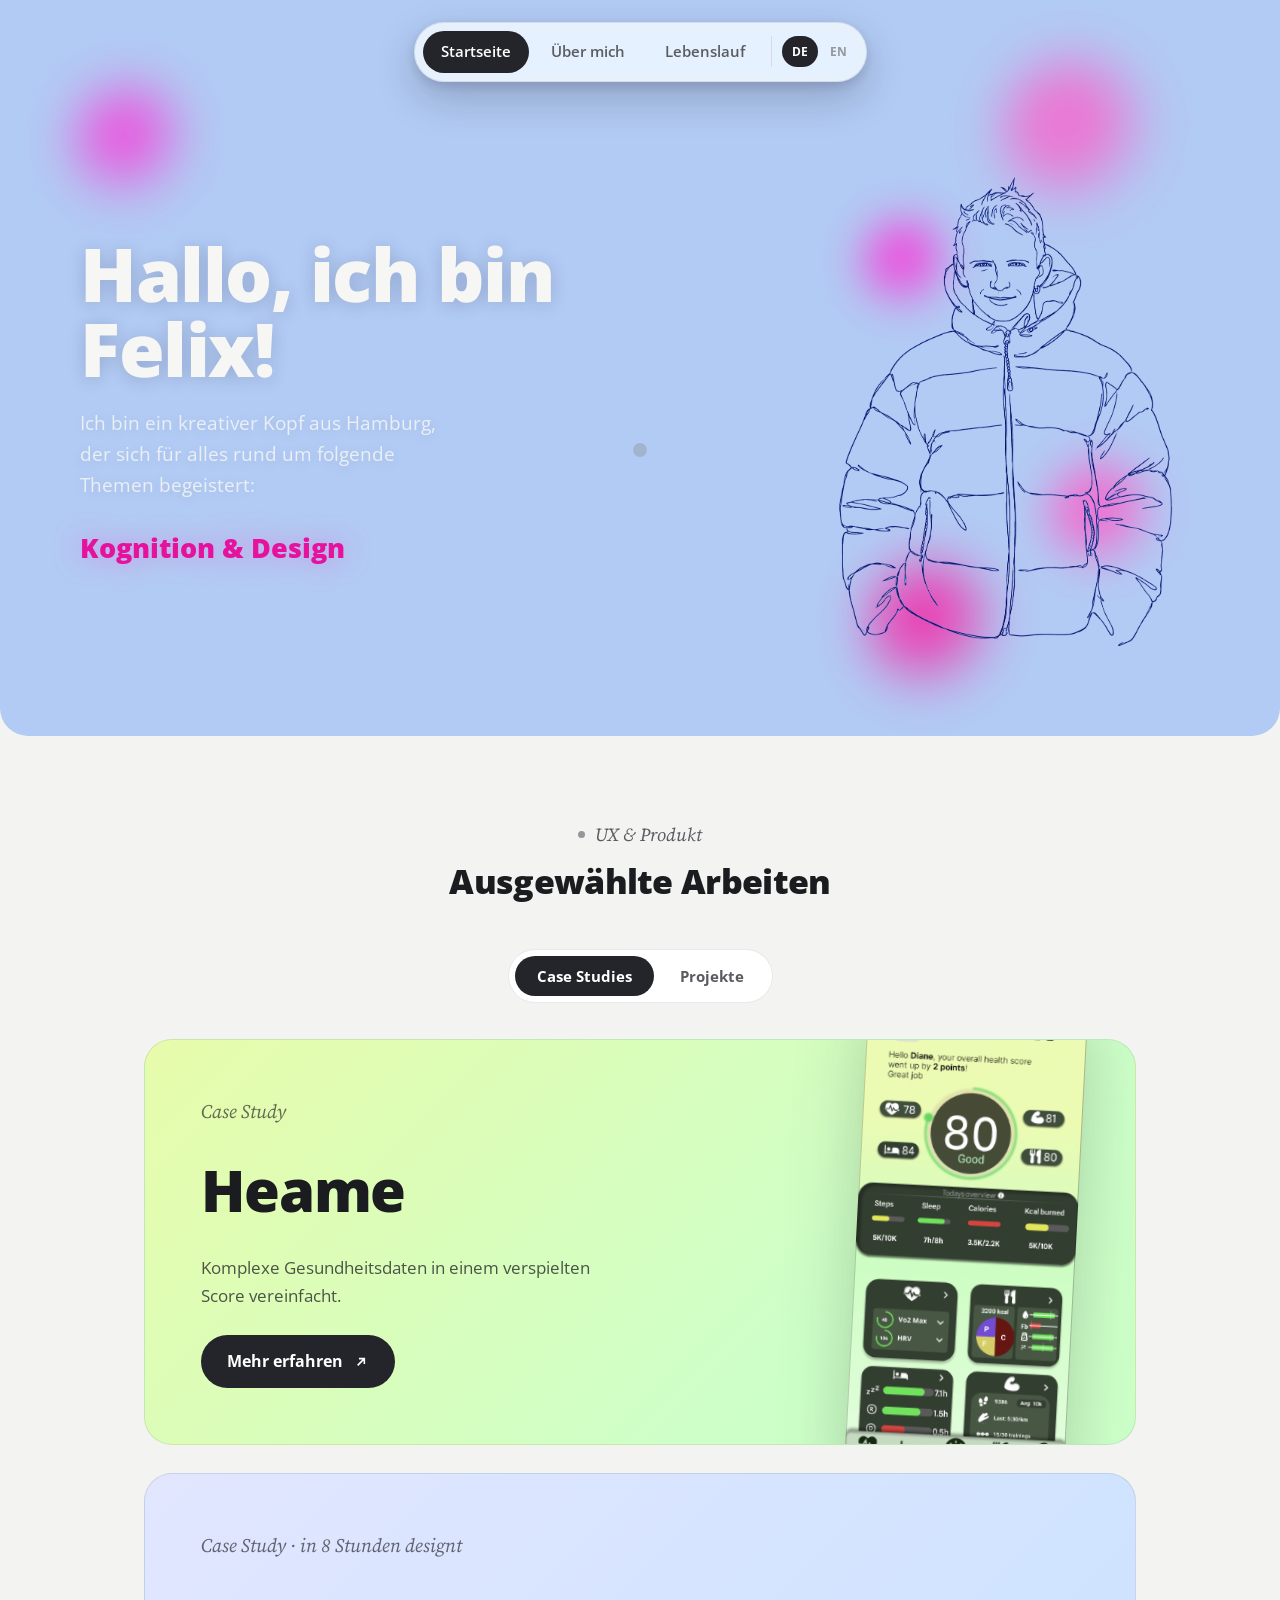
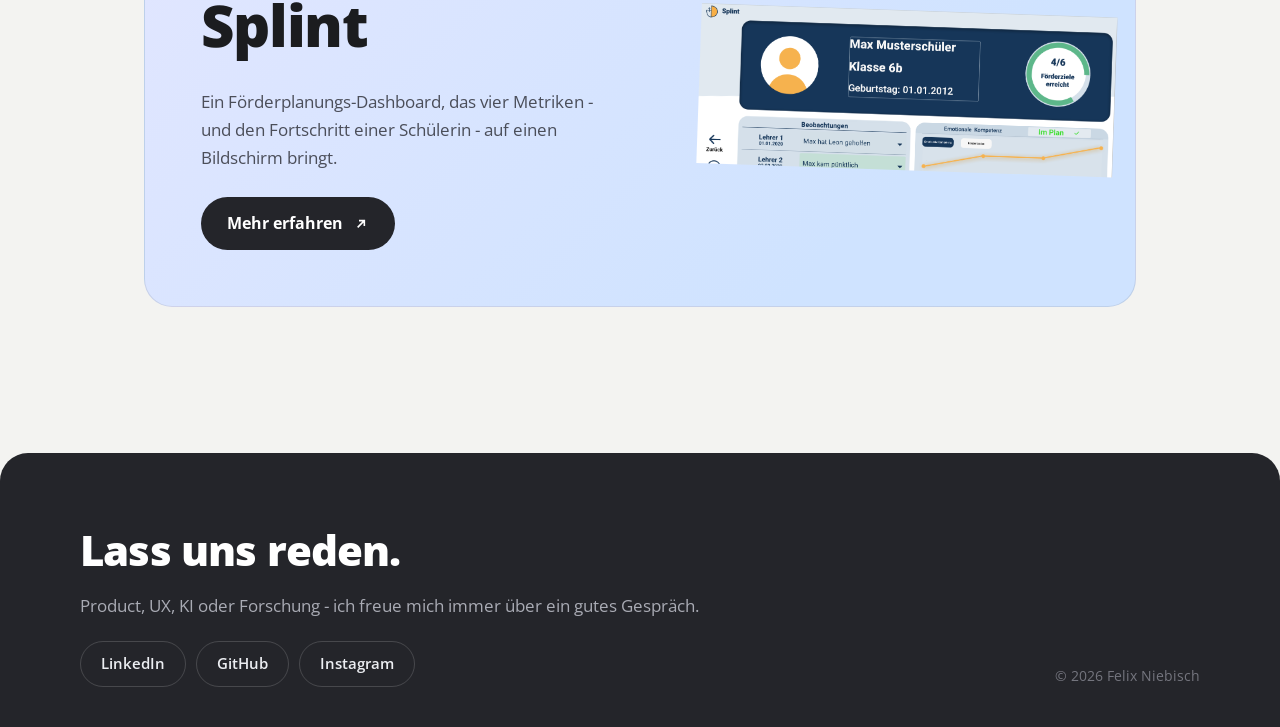
==== index.html @ f67e7e6c "initial commit" ====
<!doctype html>
<html lang="de">
<head>
<meta charset="utf-8">
<meta name="viewport" content="width=device-width, initial-scale=1">
<title>Felix Niebisch - Kognition &amp; Design</title>
<meta name="description" content="Felix Niebisch - UX- &amp; Produktdesigner aus Hamburg an der Schnittstelle zwischen Menschen und den Systemen, die sie nutzen.">
<link rel="stylesheet" href="css/style.css?v=2">
</head>
<body>

<nav class="site-nav">
  <div class="site-nav__inner">
    <a href="index.html" data-i18n="nav.home">Startseite</a>
    <a href="about.html" data-i18n="nav.about">Über mich</a>
    <a href="resume.html" data-i18n="nav.resume">Lebenslauf</a>
    <div class="lang-toggle">
      <button type="button" data-lang="de" class="is-active">DE</button>
      <button type="button" data-lang="en">EN</button>
    </div>
  </div>
</nav>

<header class="hero">
  <div class="hero__lava" aria-hidden="true">
    <span class="blob blob--a"></span>
    <span class="blob blob--b"></span>
    <span class="blob blob--d"></span>
  </div>
  <div class="hero__grid">
    <div>
      <h1 data-i18n="hero.h1">Hallo, ich bin Felix!</h1>
      <p data-i18n="hero.p">Ich bin ein kreativer Kopf aus Hamburg, der sich für alles rund um folgende Themen begeistert:</p>
      <div class="tag" data-i18n="hero.tag">Kognition &amp; Design</div>
    </div>
    <div class="hero__photo">
      <div class="hero__photo-balls" aria-hidden="true">
        <span class="ball ball--1"></span>
        <span class="ball ball--2"></span>
      </div>
      <img src="assets/img/felix-portrait.png" alt="Line-art illustration portrait of Felix Niebisch in a puffer jacket">
    </div>
  </div>
</header>

<section class="block">
  <div class="container section-head" data-reveal>
    <span class="eyebrow" data-i18n="work.eyebrow">UX &amp; Produkt</span>
    <h2 data-i18n="work.heading">Ausgewählte Arbeiten</h2>
  </div>

  <div class="container">
    <div class="work-toggle" role="tablist" aria-label="Ausgewählte Arbeiten filtern" data-reveal>
      <button type="button" class="is-active" data-target="case-study" role="tab" aria-selected="true" data-i18n="work.toggle.caseStudies">Case Studies</button>
      <button type="button" data-target="project" role="tab" aria-selected="false" data-i18n="work.toggle.projects">Projekte</button>
    </div>
  </div>

  <div class="container">
    <div class="work-group" data-group="case-study">
      <a class="project-card project-card--heame" href="case-studies/heame.html" data-reveal>
        <div class="project-card__content">
          <div class="project-card__eyebrow" data-i18n="card.heame.eyebrow">Case Study</div>
          <h3>Heame</h3>
          <p class="desc" data-i18n="card.heame.desc">Komplexe Gesundheitsdaten in einem verspielten Score vereinfacht.</p>
          <span class="btn"><span data-i18n="card.learnMore">Mehr erfahren</span>
            <svg viewBox="0 0 24 24" fill="none" stroke="currentColor" stroke-width="2.4"><path d="M7 17 17 7M9 7h8v8"/></svg>
          </span>
        </div>
        <img class="project-card__visual" src="assets/img/heame-screen-2.png" alt="Heame daily overview screen">
      </a>

      <a class="project-card project-card--splint" href="case-studies/inklusion-digital.html" data-reveal>
        <div class="project-card__content">
          <div class="project-card__eyebrow" data-i18n="card.splint.eyebrow">Case Study · in 8 Stunden designt</div>
          <h3>Splint</h3>
          <p class="desc" data-i18n="card.splint.desc">Ein Förderplanungs-Dashboard, das vier Metriken - und den Fortschritt einer Schülerin - auf einen Bildschirm bringt.</p>
          <span class="btn"><span data-i18n="card.learnMore">Mehr erfahren</span>
            <svg viewBox="0 0 24 24" fill="none" stroke="currentColor" stroke-width="2.4"><path d="M7 17 17 7M9 7h8v8"/></svg>
          </span>
        </div>
        <img class="project-card__visual" src="assets/img/splint-card.png" alt="Splint dashboard interface preview">
      </a>
    </div>

    <div class="work-group" data-group="project" hidden>
      <a class="project-card project-card--uxr" href="projects/uxr-community.html" data-reveal>
        <div class="project-card__content">
          <div class="project-card__eyebrow" data-i18n="card.uxr.eyebrow">Projekt · angewandte Forschung</div>
          <h3>UXR Cluster Space</h3>
          <p class="desc" data-i18n="card.uxr.desc">1.300 echte UX-Researcher, 18 Dimensionen, fünf Typen - und wo ich quantitativ hineinpasse.</p>
          <span class="btn"><span data-i18n="card.learnMore">Mehr erfahren</span>
            <svg viewBox="0 0 24 24" fill="none" stroke="currentColor" stroke-width="2.4"><path d="M7 17 17 7M9 7h8v8"/></svg>
          </span>
        </div>
        <img class="project-card__visual" src="assets/img/uxr-card.png" alt="UXR Cluster Space radar chart preview">
      </a>

      <a class="project-card project-card--thesis" href="projects/master-thesis.html" data-reveal>
        <div class="project-card__content">
          <div class="project-card__eyebrow" data-i18n="card.thesis.eyebrow">Projekt · Masterarbeit</div>
          <h3 data-i18n="card.thesis.title">Intrinsische Motivation erkennen durch LLM-Verarbeitung</h3>
          <p class="desc" data-i18n="card.thesis.desc">Kann GPT-4 Motivation zwischen den Zeilen lesen? Eine bewertete Pipeline stellt sich dem Test gegen eine validierte psychometrische Baseline.</p>
          <span class="btn"><span data-i18n="card.learnMore">Mehr erfahren</span>
            <svg viewBox="0 0 24 24" fill="none" stroke="currentColor" stroke-width="2.4"><path d="M7 17 17 7M9 7h8v8"/></svg>
          </span>
        </div>
        <svg class="project-card__visual project-card__visual--icon" viewBox="0 0 300 300" fill="none" stroke="#12233f" stroke-width="3" stroke-linecap="round" stroke-linejoin="round">
          <path d="M30 60c0-11 9-20 20-20h110c11 0 20 9 20 20v70c0 11-9 20-20 20H90l-35 32 3-32H50c-11 0-20-9-20-20z"/>
          <path d="M55 60h100M55 82h130M55 104h80"/>
          <path d="M185 150c15 12 30 12 45 0" stroke-dasharray="4 7"/>
          <circle cx="235" cy="150" r="55"/>
          <path d="M235 150 235 105M235 150 269 174M235 150 201 174M235 150 190 140M235 150 280 140" stroke-dasharray="0"/>
          <circle cx="235" cy="105" r="4" fill="#12233f"/>
          <circle cx="269" cy="174" r="4" fill="#12233f"/>
          <circle cx="201" cy="174" r="4" fill="#12233f"/>
        </svg>
      </a>
    </div>
  </div>
</section>

<footer class="site-footer">
  <div class="footer__grid">
    <div data-reveal>
      <h2 data-i18n="footer.heading">Lass uns reden.</h2>
      <p data-i18n="footer.sub">Product, UX, KI oder Forschung - ich freue mich immer über ein gutes Gespräch.</p>
      <div class="social-list">
        <a href="https://www.linkedin.com/in/felix-niebisch-linked/" target="_blank" rel="noopener">LinkedIn</a>
        <a href="https://github.com/Felixniebisch" target="_blank" rel="noopener">GitHub</a>
        <a href="https://www.instagram.com/niesnitch/" target="_blank" rel="noopener">Instagram</a>
      </div>
    </div>
    <div class="footer__meta">© 2026 Felix Niebisch</div>
  </div>
</footer>

<script>
window.I18N_EN = {
  'work.eyebrow': 'UX &amp; product',
  'work.heading': 'Selected work',
  'work.toggle.caseStudies': 'Case studies',
  'work.toggle.projects': 'Projects',
  'card.heame.eyebrow': 'Case study',
  'card.heame.desc': 'Simplifying complex health data into one playful score.',
  'card.splint.eyebrow': 'Case study · designed in 8 hours',
  'card.splint.desc': "A Förderplanung dashboard that puts four metrics - and a student's progress - on one screen.",
  'card.uxr.eyebrow': 'Project · applied research',
  'card.uxr.desc': '1,300 real UX researchers, 18 dimensions, five types - and where I quantitatively fit among them.',
  'card.thesis.eyebrow': 'Project · master thesis',
  'card.thesis.title': 'Recognizing Intrinsic Motivation Through LLM Processing',
  'card.thesis.desc': 'Can GPT-4 read motivation between the lines? A scored pipeline that puts it to the test against a validated psychometric baseline.',
  'card.learnMore': 'Learn more',
  'hero.h1': "Hi, I'm Felix!",
  'hero.p': "I'm a Hamburg based creative mind, that loves all things related to:",
  'hero.tag': 'Cognition &amp; Design',
};
</script>
<script src="js/main.js?v=2"></script>
<script src="js/i18n.js?v=2"></script>
<script data-goatcounter="https://felixniebisch.goatcounter.com/count" async src="//gc.zgo.at/count.js"></script>
</body>
</html>
---- css/style.css ----
/* ==========================================================================
   Felix Niebisch — portfolio
   Design tokens
   ========================================================================== */

@import url('https://fonts.googleapis.com/css2?family=Open+Sans:ital,wght@0,400;0,600;0,700;0,800;1,400&family=Source+Serif+4:ital,wght@0,500;1,400;1,500&display=swap');

:root {
  --bg: #f3f3f1;
  --bg-raised: #ffffff;
  --ink: #1b1c1f;
  --ink-soft: #5b5c62;
  --ink-faint: #96979d;
  --dark: #24252a;
  --dark-hover: #35363d;
  --line: rgba(20, 20, 22, 0.09);

  --hero-1: #d7e6fb;
  --hero-2: #aec9f4;
  --hero-3: #f3f3f1;

  --heame-1: #e7fcab;
  --heame-2: #cdffc9;
  --heame-dark: #303e2f;
  --heame-muted: #c1dabe;

  --splint-1: #e2e6ff;
  --splint-2: #cfe3ff;
  --splint-dark: #23263b;
  --splint-green: #3f9d63;
  --splint-green-bg: #e4f5ea;
  --splint-red: #d9634a;
  --splint-red-bg: #fbe8e4;

  --uxr-1: #fdf0d5;
  --uxr-2: #f6dfa9;
  --uxr-dark: #1f3a5f;

  --thesis-1: #aee8fc;
  --thesis-2: #5b9df0;
  --thesis-dark: #12233f;

  --radius-lg: 28px;
  --radius-md: 18px;
  --radius-sm: 10px;

  --serif: 'Source Serif 4', Georgia, serif;
  --sans: 'Open Sans', -apple-system, BlinkMacSystemFont, 'Segoe UI', sans-serif;

  --container: 1120px;
  --pad: clamp(24px, 5vw, 64px);
}

* { box-sizing: border-box; }
html { scroll-behavior: smooth; }

body {
  margin: 0;
  background: var(--bg);
  color: var(--ink);
  font-family: var(--sans);
  font-size: 17px;
  line-height: 1.6;
  -webkit-font-smoothing: antialiased;
}

img { max-width: 100%; display: block; }
a { color: inherit; text-decoration: none; }

h1, h2, h3, h4 { margin: 0; font-family: var(--sans); font-weight: 800; letter-spacing: -0.02em; color: var(--ink); }

.container {
  max-width: var(--container);
  margin: 0 auto;
  padding: 0 var(--pad);
}

.eyebrow {
  font-family: var(--serif);
  font-style: italic;
  font-size: 1.15rem;
  color: var(--ink-soft);
  display: inline-flex;
  align-items: center;
  gap: 10px;
  margin: 0 0 6px;
}
.eyebrow::before {
  content: '';
  width: 7px;
  height: 7px;
  border-radius: 50%;
  background: var(--ink-faint);
  display: inline-block;
}

/* ---------- nav ---------- */
.site-nav {
  position: fixed;
  top: 0;
  left: 0;
  right: 0;
  z-index: 100;
  display: flex;
  justify-content: center;
  padding: 22px var(--pad) 0;
  pointer-events: none;
}
.site-nav__inner {
  pointer-events: auto;
  display: flex;
  align-items: center;
  gap: 4px;
  background: rgba(255, 255, 255, 0.72);
  backdrop-filter: blur(14px) saturate(160%);
  -webkit-backdrop-filter: blur(14px) saturate(160%);
  border: 1px solid var(--line);
  border-radius: 999px;
  padding: 8px;
  box-shadow: 0 16px 40px rgba(20, 20, 30, 0.22), 0 4px 12px rgba(20, 20, 30, 0.12);
}
.site-nav a {
  font-weight: 600;
  font-size: 0.92rem;
  padding: 9px 18px;
  border-radius: 999px;
  color: var(--ink-soft);
  transition: color .25s ease, background .25s ease;
}
.site-nav a:hover { color: var(--ink); background: rgba(0,0,0,0.05); }
.site-nav a.is-active { color: #fff; background: var(--dark); }

.lang-toggle {
  display: flex;
  align-items: center;
  gap: 2px;
  margin-left: 4px;
  padding-left: 10px;
  border-left: 1px solid var(--line);
}
.lang-toggle button {
  border: none;
  background: none;
  cursor: pointer;
  font-family: inherit;
  font-weight: 700;
  font-size: .76rem;
  letter-spacing: .02em;
  color: var(--ink-faint);
  padding: 7px 10px;
  border-radius: 999px;
  transition: color .25s ease, background .25s ease;
}
.lang-toggle button:hover { color: var(--ink); }
.lang-toggle button.is-active { background: var(--dark); color: #fff; }

@media (max-width: 760px) {
  .lang-toggle { padding-left: 6px; margin-left: 2px; }
  .lang-toggle button { padding: 6px 8px; font-size: .7rem; }
}

/* ---------- buttons ---------- */
.btn {
  display: inline-flex;
  align-items: center;
  gap: 10px;
  background: var(--dark);
  color: #fff;
  font-weight: 700;
  font-size: 0.98rem;
  padding: 14px 26px;
  border-radius: 999px;
  border: none;
  cursor: pointer;
  transition: transform .35s cubic-bezier(.2,.8,.2,1), background .25s ease, box-shadow .35s ease;
  will-change: transform;
}
.btn:hover { background: var(--dark-hover); box-shadow: 0 12px 26px rgba(20,20,25,.22); }
.btn--ghost {
  background: transparent;
  color: var(--ink);
  border: 1.5px solid var(--line);
}
.btn--ghost:hover { background: rgba(0,0,0,.04); box-shadow: none; }
.btn svg { width: 16px; height: 16px; transition: transform .3s ease; }
.btn:hover svg { transform: translate(3px,-3px); }

/* ---------- hero ---------- */
.hero {
  position: relative;
  overflow: hidden;
  background: #b2cbf4;
  border-radius: 0 0 var(--radius-lg) var(--radius-lg);
  padding: 140px var(--pad) 70px;
  margin-bottom: 4px;
}

.hero__lava {
  position: absolute;
  inset: 0;
  z-index: 0;
  overflow: hidden;
}
.blob {
  position: absolute;
  border-radius: 50%;
  opacity: 0.75;
  filter: blur(26px);
  will-change: transform;
  background: radial-gradient(circle at 38% 38%, #ff2bd6, #ff2bd6 35%, transparent 72%);
}
.blob--a { width: 110px; height: 110px; left: 6%;  top: 12%;  animation: lavaA 15s ease-in-out infinite alternate; }
.blob--b { width: 150px; height: 150px; right: 10%; top: 8%;  background-image: radial-gradient(circle at 40% 40%, #ff59c8, #ff59c8 35%, transparent 72%); animation: lavaB 18s ease-in-out infinite alternate; }
.blob--d { width: 130px; height: 130px; right: 22%; bottom: 6%; background-image: radial-gradient(circle at 40% 40%, #ff0f9c, #ff0f9c 35%, transparent 72%); animation: lavaD 16s ease-in-out infinite alternate; }

@keyframes lavaA {
  0%   { transform: translate(0,0) scale(1); }
  50%  { transform: translate(60px,90px) scale(1.25); }
  100% { transform: translate(-40px,50px) scale(0.85); }
}
@keyframes lavaB {
  0%   { transform: translate(0,0) scale(1); }
  50%  { transform: translate(-70px,80px) scale(0.8); }
  100% { transform: translate(40px,-50px) scale(1.2); }
}
@keyframes lavaD {
  0%   { transform: translate(0,0) scale(1); }
  50%  { transform: translate(-50px,-80px) scale(1.2); }
  100% { transform: translate(60px,60px) scale(0.85); }
}
@media (prefers-reduced-motion: reduce) {
  .blob, .ball { animation: none; }
}

/* small balls drifting inside the portrait frame, behind the line art */
.hero__photo-balls {
  position: absolute;
  inset: 0;
  z-index: 0;
  overflow: hidden;
}
.ball {
  position: absolute;
  border-radius: 50%;
  opacity: 0.8;
  filter: blur(22px);
}
.ball--1 {
  width: 90px; height: 90px; left: 20%; top: 15%;
  background: radial-gradient(circle at 40% 40%, #ff2bd6, #ff2bd6 35%, transparent 72%);
  animation: ballA 14s ease-in-out infinite alternate;
}
.ball--2 {
  width: 110px; height: 110px; right: 10%; bottom: 18%;
  background: radial-gradient(circle at 40% 40%, #ff59c8, #ff59c8 35%, transparent 72%);
  animation: ballB 17s ease-in-out infinite alternate;
}
@keyframes ballA {
  0%   { transform: translate(0,0) scale(1); }
  50%  { transform: translate(50px,70px) scale(1.2); }
  100% { transform: translate(-30px,40px) scale(0.85); }
}
@keyframes ballB {
  0%   { transform: translate(0,0) scale(1); }
  50%  { transform: translate(-45px,-60px) scale(0.85); }
  100% { transform: translate(35px,-30px) scale(1.15); }
}

.hero__grid {
  position: relative;
  z-index: 2;
  max-width: var(--container);
  margin: 0 auto;
  display: grid;
  grid-template-columns: 1.3fr 0.85fr;
  gap: 56px;
  align-items: center;
}
.hero h1 {
  font-size: clamp(2.6rem, 6vw, 4.6rem);
  line-height: 1.02;
  color: #f6f6f4;
  text-shadow: 0 2px 18px rgba(30, 20, 60, 0.18);
}
.hero p {
  font-size: 1.2rem;
  color: rgba(246, 246, 244, 0.82);
  max-width: 34ch;
  margin: 22px 0 26px;
  text-shadow: 0 2px 14px rgba(30, 20, 60, 0.14);
}
.hero .tag {
  font-size: 1.7rem;
  font-weight: 800;
  color: #e6119c;
  text-shadow: 0 0 30px rgba(255, 30, 190, 0.4);
}
.hero__photo {
  position: relative;
  border-radius: var(--radius-lg);
  overflow: hidden;
  aspect-ratio: 4/5;
}
.hero__photo img { position: relative; z-index: 1; width: 100%; height: 100%; object-fit: cover; }

@media (max-width: 760px) {
  .hero { padding-top: 130px; }
  .hero__grid { grid-template-columns: 1fr; gap: 32px; }
  .hero__photo { max-width: 320px; margin: 0 auto; }
  .site-nav { padding: 16px 16px 0; }
  .site-nav__inner { gap: 2px; }
  .site-nav a { padding: 8px 12px; font-size: .85rem; }
  .footer__grid { align-items: flex-start; }
  section.block { padding: 56px 20px; }
}

/* ---------- sections ---------- */
section.block { padding: 78px var(--pad); }
.section-head { text-align: center; margin-bottom: 40px; }
.section-head h2 { font-size: clamp(1.6rem, 3vw, 2.1rem); }

/* ---------- project cards ---------- */
.project-card {
  display: block;
  position: relative;
  border-radius: var(--radius-lg);
  padding: clamp(32px, 5vw, 56px);
  overflow: hidden;
  margin-bottom: 28px;
  border: 1px solid var(--line);
  isolation: isolate;
}
.project-card--heame { background: linear-gradient(135deg, var(--heame-1), var(--heame-2) 70%); }
.project-card--splint { background: linear-gradient(135deg, var(--splint-1), var(--splint-2) 75%); }
.project-card--uxr { background: linear-gradient(135deg, var(--uxr-1), var(--uxr-2) 75%); }
.project-card--thesis { background: linear-gradient(135deg, var(--thesis-1), var(--thesis-2) 85%); }
.project-card__eyebrow { font-family: var(--serif); font-style: italic; font-size: 1.2rem; color: rgba(20,20,25,.62); margin-bottom: 18px; }
.project-card h3 { font-size: clamp(2.4rem, 6vw, 3.6rem); margin-bottom: 10px; }
.project-card--thesis h3 { font-size: clamp(1.7rem, 3.4vw, 2.3rem); line-height: 1.15; }
.project-card p.desc { max-width: 40ch; color: rgba(20,20,25,.72); font-size: 1.08rem; margin-bottom: 26px; }
.project-card--thesis p.desc { color: rgba(10,20,40,.72); }
.project-card__visual {
  position: absolute;
  right: -4%;
  top: 50%;
  transform: translateY(-50%) rotate(2deg);
  width: 46%;
  max-width: 460px;
  pointer-events: none;
}
.project-card--splint .project-card__visual { right: 2%; width: 42%; }
.project-card--heame .project-card__visual { width: 26%; max-width: 220px; right: 6%; transform: translateY(-50%) rotate(3deg); filter: drop-shadow(0 20px 34px rgba(20,40,20,.22)); }
.project-card__visual--icon { width: 30%; max-width: 240px; right: 4%; opacity: .85; transform: translateY(-50%) rotate(0deg); }
.project-card__content { position: relative; z-index: 2; max-width: 55%; }
.project-card--thesis .project-card__content { max-width: 62%; }

@media (max-width: 760px) {
  .project-card__visual { position: static; transform: none; width: 100%; margin-top: 28px; }
  .project-card__visual--icon { max-width: 200px; margin-left: auto; margin-right: auto; }
  .project-card__content { max-width: 100%; }
  .project-card--thesis .project-card__content { max-width: 100%; }
}

/* ---------- work toggle ---------- */
.work-toggle {
  display: flex;
  justify-content: center;
  gap: 4px;
  width: fit-content;
  margin: 0 auto 36px;
  background: var(--bg-raised);
  border: 1px solid var(--line);
  border-radius: 999px;
  padding: 6px;
}
.work-toggle button {
  border: none;
  background: none;
  cursor: pointer;
  font-family: inherit;
  font-weight: 700;
  font-size: .92rem;
  color: var(--ink-soft);
  padding: 10px 22px;
  border-radius: 999px;
  transition: background .25s ease, color .25s ease;
}
.work-toggle button:hover { color: var(--ink); }
.work-toggle button.is-active { background: var(--dark); color: #fff; }

.work-group { transition: opacity .3s ease; }
.work-group.is-switching { opacity: 0; }

/* ---------- footer ---------- */
footer.site-footer {
  background: var(--dark);
  color: #eceef2;
  border-radius: var(--radius-lg) var(--radius-lg) 0 0;
  padding: 64px var(--pad) 40px;
  margin-top: 40px;
}
.footer__grid { max-width: var(--container); margin: 0 auto; display: flex; justify-content: space-between; align-items: flex-end; flex-wrap: wrap; gap: 30px; }
footer.site-footer h2 { color: #fff; font-size: clamp(1.8rem, 4vw, 2.6rem); margin-bottom: 8px; }
footer.site-footer p { color: #a9abb4; margin: 0 0 22px; }
.social-list { display: flex; gap: 10px; flex-wrap: wrap; }
.social-list a {
  border: 1px solid rgba(255,255,255,.16);
  padding: 10px 20px;
  border-radius: 999px;
  font-weight: 600;
  font-size: 0.92rem;
  transition: background .25s ease, border-color .25s ease, transform .3s ease;
}
.social-list a:hover { background: rgba(255,255,255,.1); border-color: rgba(255,255,255,.3); transform: translateY(-2px); }
.footer__meta { color: #74757e; font-size: .85rem; }

/* ---------- reveal-on-scroll ---------- */
[data-reveal] { opacity: 0; transform: translateY(28px); transition: opacity .8s cubic-bezier(.2,.7,.2,1), transform .8s cubic-bezier(.2,.7,.2,1); }
[data-reveal].is-visible { opacity: 1; transform: translateY(0); }
[data-reveal-group] > * { transition-delay: calc(var(--i, 0) * 90ms); }

/* ---------- cursor dot ---------- */
.cursor-dot {
  position: fixed;
  top: 0; left: 0;
  width: 14px; height: 14px;
  border-radius: 50%;
  background: var(--dark);
  pointer-events: none;
  z-index: 9999;
  mix-blend-mode: exclusion;
  transform: translate(-50%,-50%);
  transition: width .25s ease, height .25s ease, background .25s ease;
}
.cursor-dot.is-hover { width: 44px; height: 44px; background: #fff; }
@media (hover: none), (pointer: coarse) { .cursor-dot { display: none; } }

/* ---------- generic content page ---------- */
.page-hero {
  padding: 150px var(--pad) 50px;
  max-width: 900px;
  margin: 0 auto;
}
.page-hero h1 { font-size: clamp(2.2rem, 5vw, 3.4rem); }
.prose { max-width: 720px; margin: 0 auto; padding: 0 var(--pad) 60px; }
.prose p { font-size: 1.1rem; color: var(--ink-soft); margin: 0 0 20px; }
.prose h2 { font-size: 1.6rem; margin: 46px 0 18px; }
.prose blockquote {
  font-family: var(--serif); font-style: italic; font-size: 1.5rem; line-height: 1.4;
  margin: 36px 0; padding-left: 24px; border-left: 3px solid var(--dark); color: var(--ink);
}

/* ---------- CV ---------- */
.cv-entry { border-top: 1px solid var(--line); padding: 30px 0; display: grid; grid-template-columns: 220px 1fr; gap: 24px; }
.cv-entry:first-of-type { border-top: none; }
.cv-entry__meta { font-family: var(--serif); font-style: italic; color: var(--ink-soft); }
.cv-entry h3 { font-family: var(--serif); font-weight: 500; font-size: 1.5rem; margin-bottom: 4px; }
.cv-entry .org { font-weight: 600; margin-bottom: 12px; color: var(--ink-soft); }
.cv-entry ul { margin: 0; padding-left: 20px; color: var(--ink-soft); }
.cv-entry li { margin-bottom: 6px; }
@media (max-width: 640px) { .cv-entry { grid-template-columns: 1fr; gap: 8px; } }

.cv-download {
  display: flex; justify-content: center; margin: 10px 0 50px;
}

/* ---------- case study shared components ---------- */
.cs-hero { border-radius: 0 0 var(--radius-lg) var(--radius-lg); padding: 150px var(--pad) 60px; }
.cs-hero__inner { max-width: var(--container); margin: 0 auto; }
.cs-hero h1 { font-size: clamp(2.6rem, 6.5vw, 4.4rem); }
.cs-hero .sub { font-size: 1.25rem; color: rgba(20,20,25,.72); max-width: 52ch; margin-top: 14px; }
.cs-hero .note { display:inline-block; margin-top:18px; font-family: var(--serif); font-style: italic; color: rgba(20,20,25,.55); }
.cs-visual { margin: -30px auto 0; max-width: 780px; padding: 0 var(--pad); }
.cs-visual img { border-radius: var(--radius-md); }

.ds-grid { display: grid; grid-template-columns: repeat(2, 1fr); gap: 20px; }
.ds-card { background: var(--bg-raised); border: 1px solid var(--line); border-radius: var(--radius-md); padding: 26px 28px; }
.ds-card h4 { font-size: 1rem; text-transform: uppercase; letter-spacing: .06em; color: var(--ink-faint); margin-bottom: 16px; }
.ds-swatches { display: flex; flex-wrap: wrap; gap: 10px; }
.ds-swatch { flex: 1 1 90px; min-height: 64px; border-radius: 10px; display: flex; align-items: center; justify-content: center; text-align:center; font-size: .8rem; font-weight: 600; padding: 6px; }
.ds-type { display: flex; justify-content: space-between; align-items: baseline; gap: 12px; padding: 8px 0; border-top: 1px solid var(--line); }
.ds-type:first-of-type { border-top: none; }
.ds-type span:last-child { font-size: .85rem; color: var(--ink-faint); white-space: nowrap; }
.ds-note { color: var(--ink-soft); font-size: .96rem; margin: 0; }
@media (max-width: 700px) { .ds-grid { grid-template-columns: 1fr; } }

/* ---------- misc ---------- */
.divider { height: 1px; background: var(--line); max-width: var(--container); margin: 0 auto; }
.back-link { display: inline-flex; align-items: center; gap: 8px; font-weight: 600; color: var(--ink-soft); margin-bottom: 26px; }
.back-link:hover { color: var(--ink); }
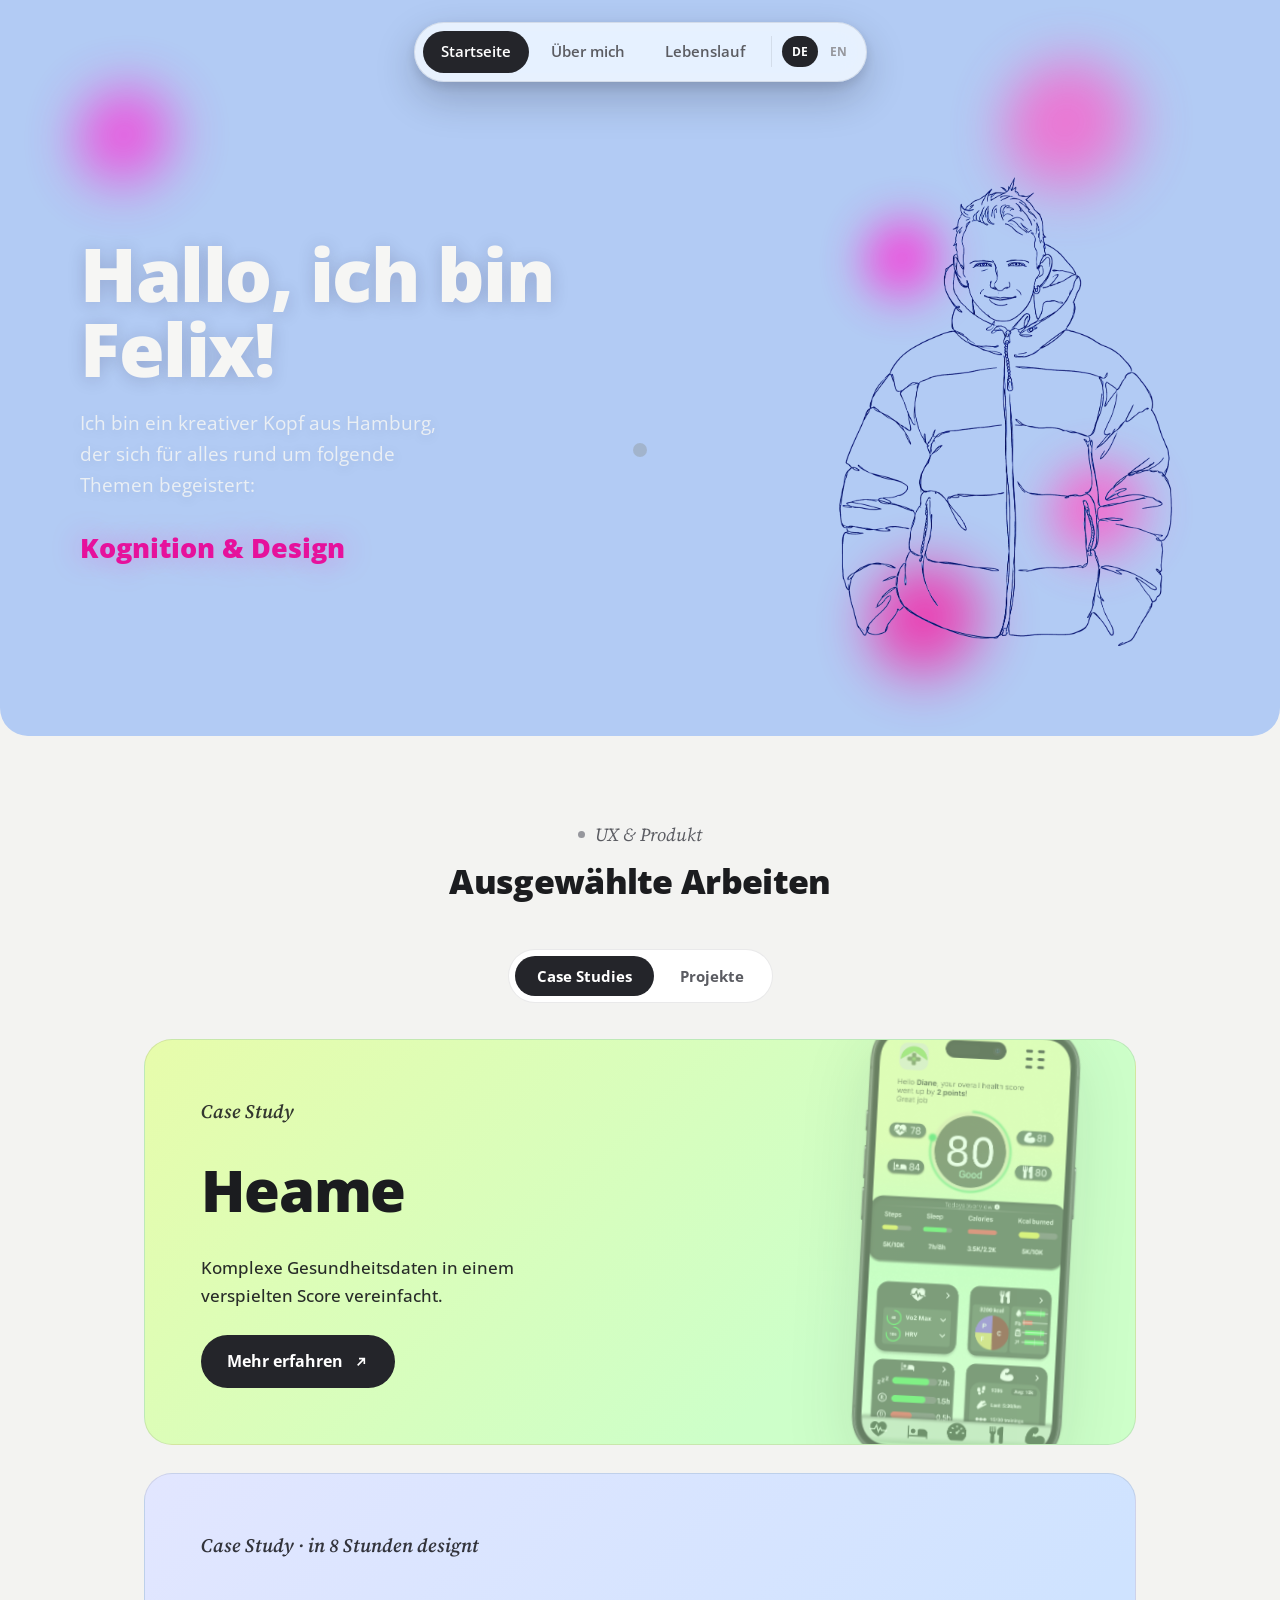
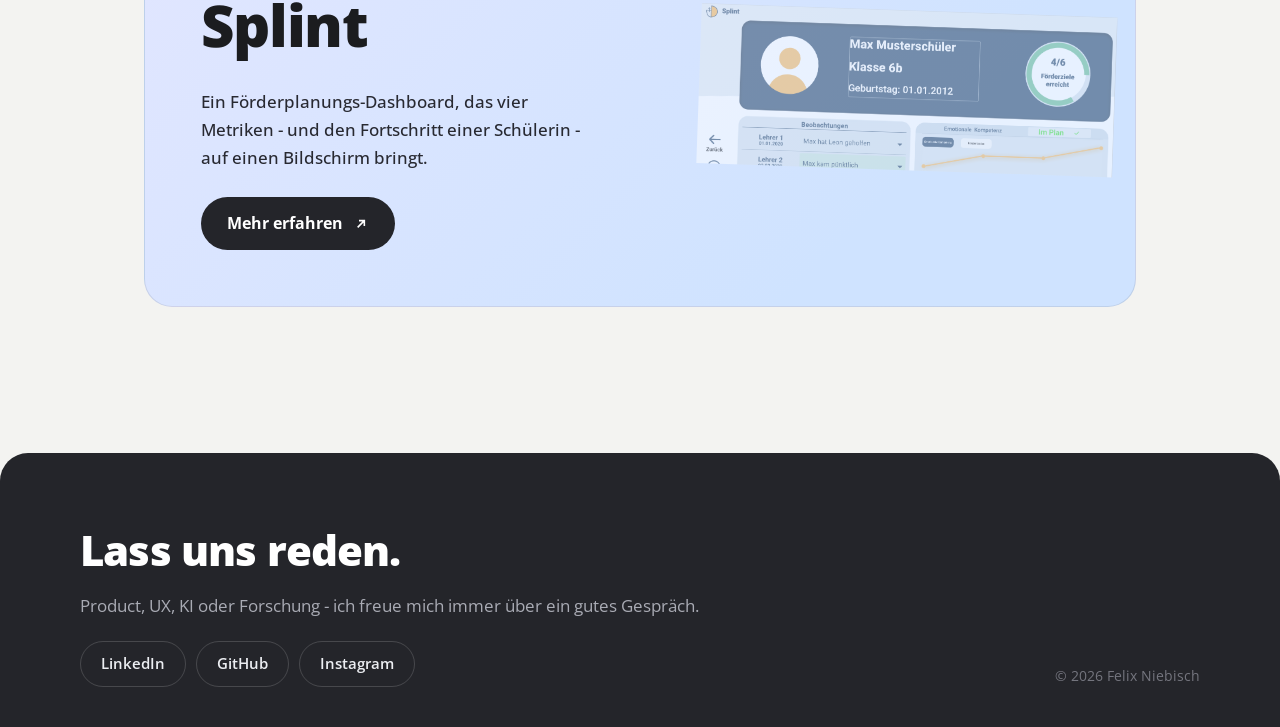
==== commit 72fdd390: "fix fix" ====
--- a/index.html
+++ b/index.html
@@ -67,7 +67,7 @@
             <svg viewBox="0 0 24 24" fill="none" stroke="currentColor" stroke-width="2.4"><path d="M7 17 17 7M9 7h8v8"/></svg>
           </span>
         </div>
-        <img class="project-card__visual" src="assets/img/heame-screen-2.png" alt="Heame daily overview screen">
+        <img class="project-card__visual" src="assets/img/heame-real-dashboard.png" alt="Heame dashboard with today's overview">
       </a>
 
       <a class="project-card project-card--splint" href="case-studies/inklusion-digital.html" data-reveal>
--- a/css/style.css
+++ b/css/style.css
@@ -334,11 +334,11 @@
 .project-card--splint { background: linear-gradient(135deg, var(--splint-1), var(--splint-2) 75%); }
 .project-card--uxr { background: linear-gradient(135deg, var(--uxr-1), var(--uxr-2) 75%); }
 .project-card--thesis { background: linear-gradient(135deg, var(--thesis-1), var(--thesis-2) 85%); }
-.project-card__eyebrow { font-family: var(--serif); font-style: italic; font-size: 1.2rem; color: rgba(20,20,25,.62); margin-bottom: 18px; }
+.project-card__eyebrow { font-family: var(--serif); font-style: italic; font-size: 1.2rem; font-weight: 600; color: rgba(20,20,25,.85); margin-bottom: 18px; }
 .project-card h3 { font-size: clamp(2.4rem, 6vw, 3.6rem); margin-bottom: 10px; }
 .project-card--thesis h3 { font-size: clamp(1.7rem, 3.4vw, 2.3rem); line-height: 1.15; }
-.project-card p.desc { max-width: 40ch; color: rgba(20,20,25,.72); font-size: 1.08rem; margin-bottom: 26px; }
-.project-card--thesis p.desc { color: rgba(10,20,40,.72); }
+.project-card p.desc { max-width: 40ch; color: rgba(15,15,20,.88); font-weight: 500; font-size: 1.08rem; margin-bottom: 26px; }
+.project-card--thesis p.desc { color: rgba(10,20,40,.88); }
 .project-card__visual {
   position: absolute;
   right: -4%;
@@ -346,16 +346,19 @@
   transform: translateY(-50%) rotate(2deg);
   width: 46%;
   max-width: 460px;
+  opacity: .5;
   pointer-events: none;
 }
 .project-card--splint .project-card__visual { right: 2%; width: 42%; }
 .project-card--heame .project-card__visual { width: 26%; max-width: 220px; right: 6%; transform: translateY(-50%) rotate(3deg); filter: drop-shadow(0 20px 34px rgba(20,40,20,.22)); }
-.project-card__visual--icon { width: 30%; max-width: 240px; right: 4%; opacity: .85; transform: translateY(-50%) rotate(0deg); }
+.project-card__visual--icon { width: 30%; max-width: 240px; right: 4%; opacity: .5; transform: translateY(-50%) rotate(0deg); }
 .project-card__content { position: relative; z-index: 2; max-width: 55%; }
 .project-card--thesis .project-card__content { max-width: 62%; }
 
 @media (max-width: 760px) {
-  .project-card__visual { position: static; transform: none; width: 100%; margin-top: 28px; }
+  .project-card__visual { display: block; position: static; transform: none; width: 100%; max-width: none; margin-top: 28px; }
+  .project-card--splint .project-card__visual { width: 100%; }
+  .project-card--heame .project-card__visual { width: 70%; max-width: 260px; margin-left: auto; margin-right: auto; transform: none; }
   .project-card__visual--icon { max-width: 200px; margin-left: auto; margin-right: auto; }
   .project-card__content { max-width: 100%; }
   .project-card--thesis .project-card__content { max-width: 100%; }
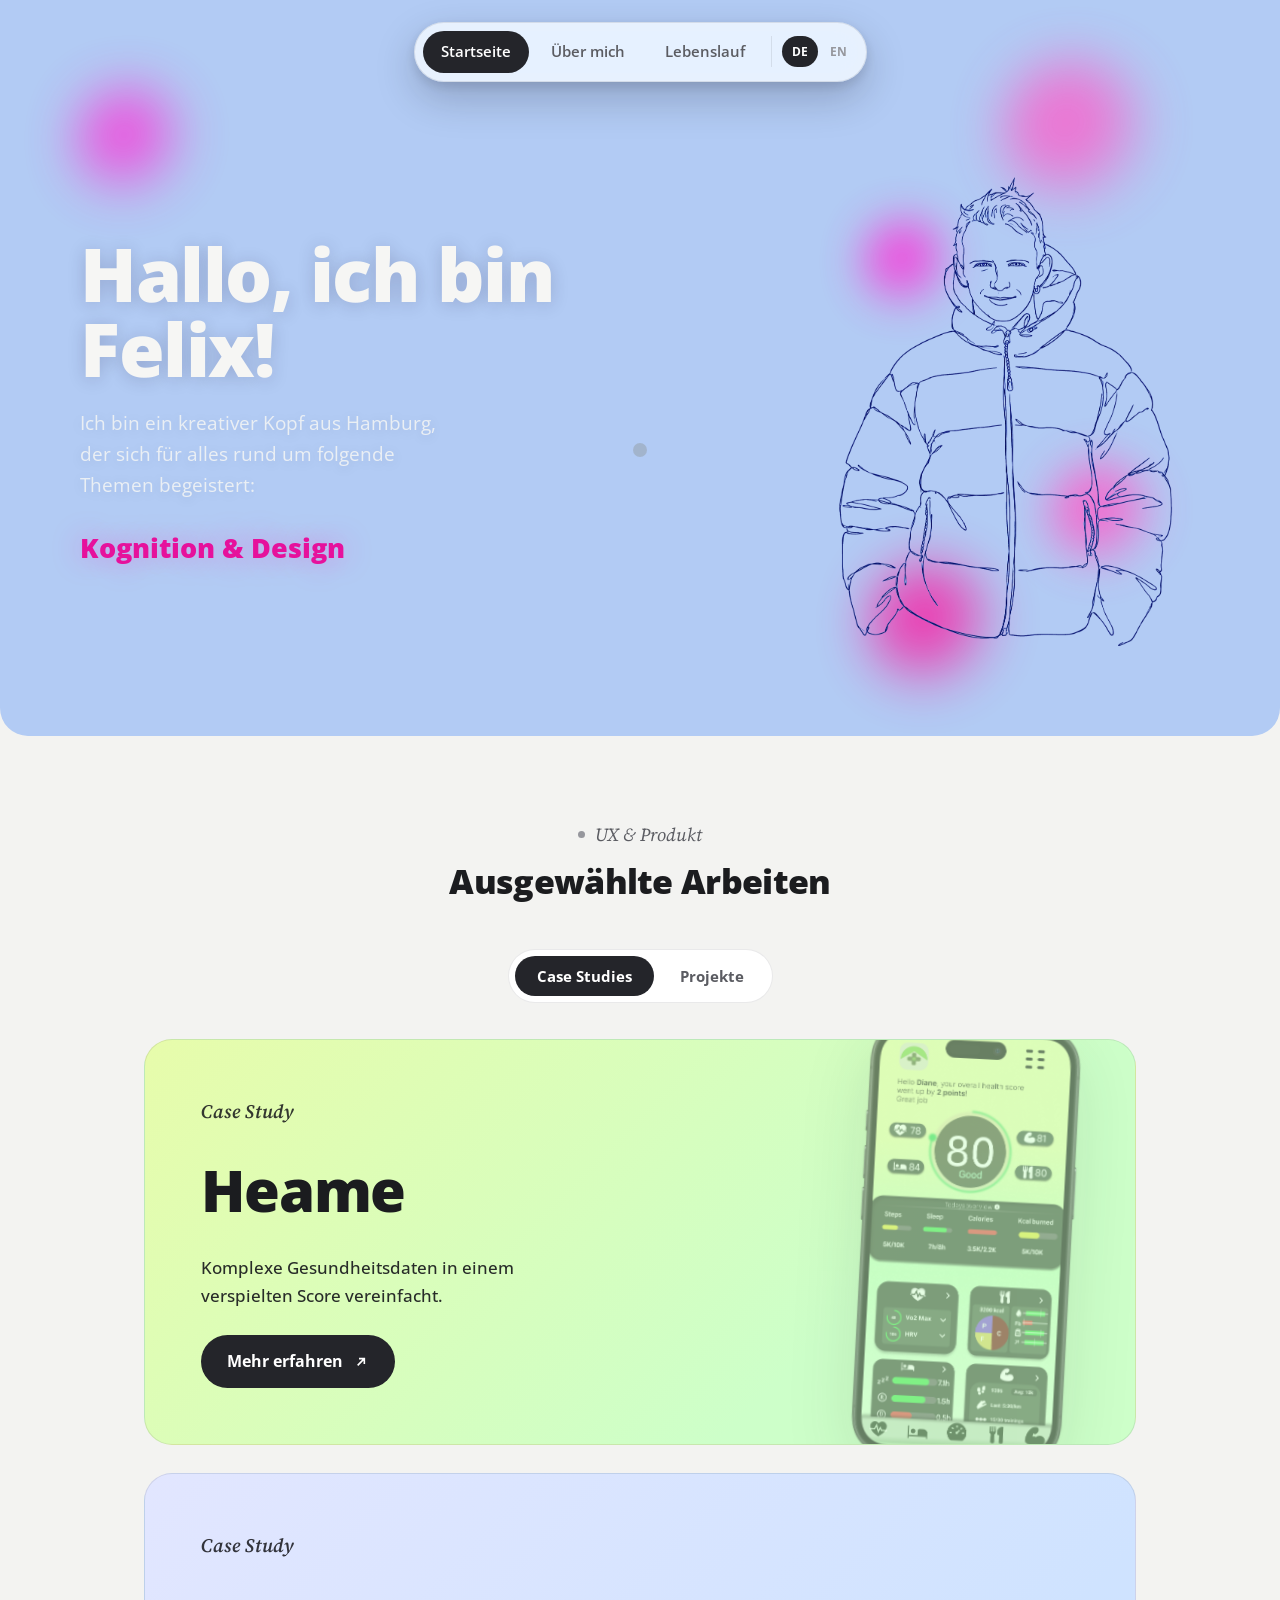
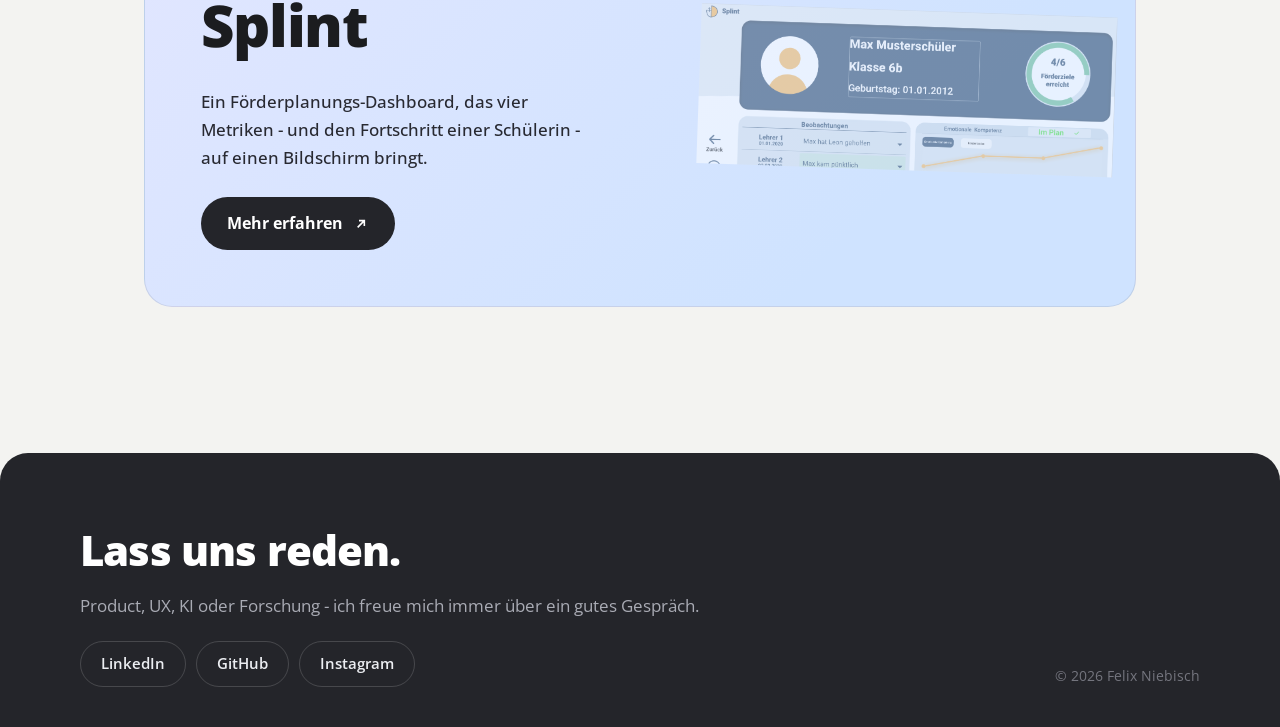
==== commit dd850f45: "Drop "designed in 8 hours" mark from Splint card, translate Förderplanung consistently The homepage " ====
--- a/index.html
+++ b/index.html
@@ -72,7 +72,7 @@
 
       <a class="project-card project-card--splint" href="case-studies/inklusion-digital.html" data-reveal>
         <div class="project-card__content">
-          <div class="project-card__eyebrow" data-i18n="card.splint.eyebrow">Case Study · in 8 Stunden designt</div>
+          <div class="project-card__eyebrow" data-i18n="card.splint.eyebrow">Case Study</div>
           <h3>Splint</h3>
           <p class="desc" data-i18n="card.splint.desc">Ein Förderplanungs-Dashboard, das vier Metriken - und den Fortschritt einer Schülerin - auf einen Bildschirm bringt.</p>
           <span class="btn"><span data-i18n="card.learnMore">Mehr erfahren</span>
@@ -105,16 +105,6 @@
             <svg viewBox="0 0 24 24" fill="none" stroke="currentColor" stroke-width="2.4"><path d="M7 17 17 7M9 7h8v8"/></svg>
           </span>
         </div>
-        <svg class="project-card__visual project-card__visual--icon" viewBox="0 0 300 300" fill="none" stroke="#12233f" stroke-width="3" stroke-linecap="round" stroke-linejoin="round">
-          <path d="M30 60c0-11 9-20 20-20h110c11 0 20 9 20 20v70c0 11-9 20-20 20H90l-35 32 3-32H50c-11 0-20-9-20-20z"/>
-          <path d="M55 60h100M55 82h130M55 104h80"/>
-          <path d="M185 150c15 12 30 12 45 0" stroke-dasharray="4 7"/>
-          <circle cx="235" cy="150" r="55"/>
-          <path d="M235 150 235 105M235 150 269 174M235 150 201 174M235 150 190 140M235 150 280 140" stroke-dasharray="0"/>
-          <circle cx="235" cy="105" r="4" fill="#12233f"/>
-          <circle cx="269" cy="174" r="4" fill="#12233f"/>
-          <circle cx="201" cy="174" r="4" fill="#12233f"/>
-        </svg>
       </a>
     </div>
   </div>
@@ -143,8 +133,8 @@
   'work.toggle.projects': 'Projects',
   'card.heame.eyebrow': 'Case study',
   'card.heame.desc': 'Simplifying complex health data into one playful score.',
-  'card.splint.eyebrow': 'Case study · designed in 8 hours',
-  'card.splint.desc': "A Förderplanung dashboard that puts four metrics - and a student's progress - on one screen.",
+  'card.splint.eyebrow': 'Case study',
+  'card.splint.desc': "A support-planning dashboard that puts four metrics - and a student's progress - on one screen.",
   'card.uxr.eyebrow': 'Project · applied research',
   'card.uxr.desc': '1,300 real UX researchers, 18 dimensions, five types - and where I quantitatively fit among them.',
   'card.thesis.eyebrow': 'Project · master thesis',
--- a/css/style.css
+++ b/css/style.css
@@ -351,17 +351,14 @@
 }
 .project-card--splint .project-card__visual { right: 2%; width: 42%; }
 .project-card--heame .project-card__visual { width: 26%; max-width: 220px; right: 6%; transform: translateY(-50%) rotate(3deg); filter: drop-shadow(0 20px 34px rgba(20,40,20,.22)); }
-.project-card__visual--icon { width: 30%; max-width: 240px; right: 4%; opacity: .5; transform: translateY(-50%) rotate(0deg); }
 .project-card__content { position: relative; z-index: 2; max-width: 55%; }
-.project-card--thesis .project-card__content { max-width: 62%; }
+.project-card--thesis .project-card__content { max-width: 100%; }
 
 @media (max-width: 760px) {
   .project-card__visual { display: block; position: static; transform: none; width: 100%; max-width: none; margin-top: 28px; }
   .project-card--splint .project-card__visual { width: 100%; }
   .project-card--heame .project-card__visual { width: 70%; max-width: 260px; margin-left: auto; margin-right: auto; transform: none; }
-  .project-card__visual--icon { max-width: 200px; margin-left: auto; margin-right: auto; }
   .project-card__content { max-width: 100%; }
-  .project-card--thesis .project-card__content { max-width: 100%; }
 }
 
 /* ---------- work toggle ---------- */
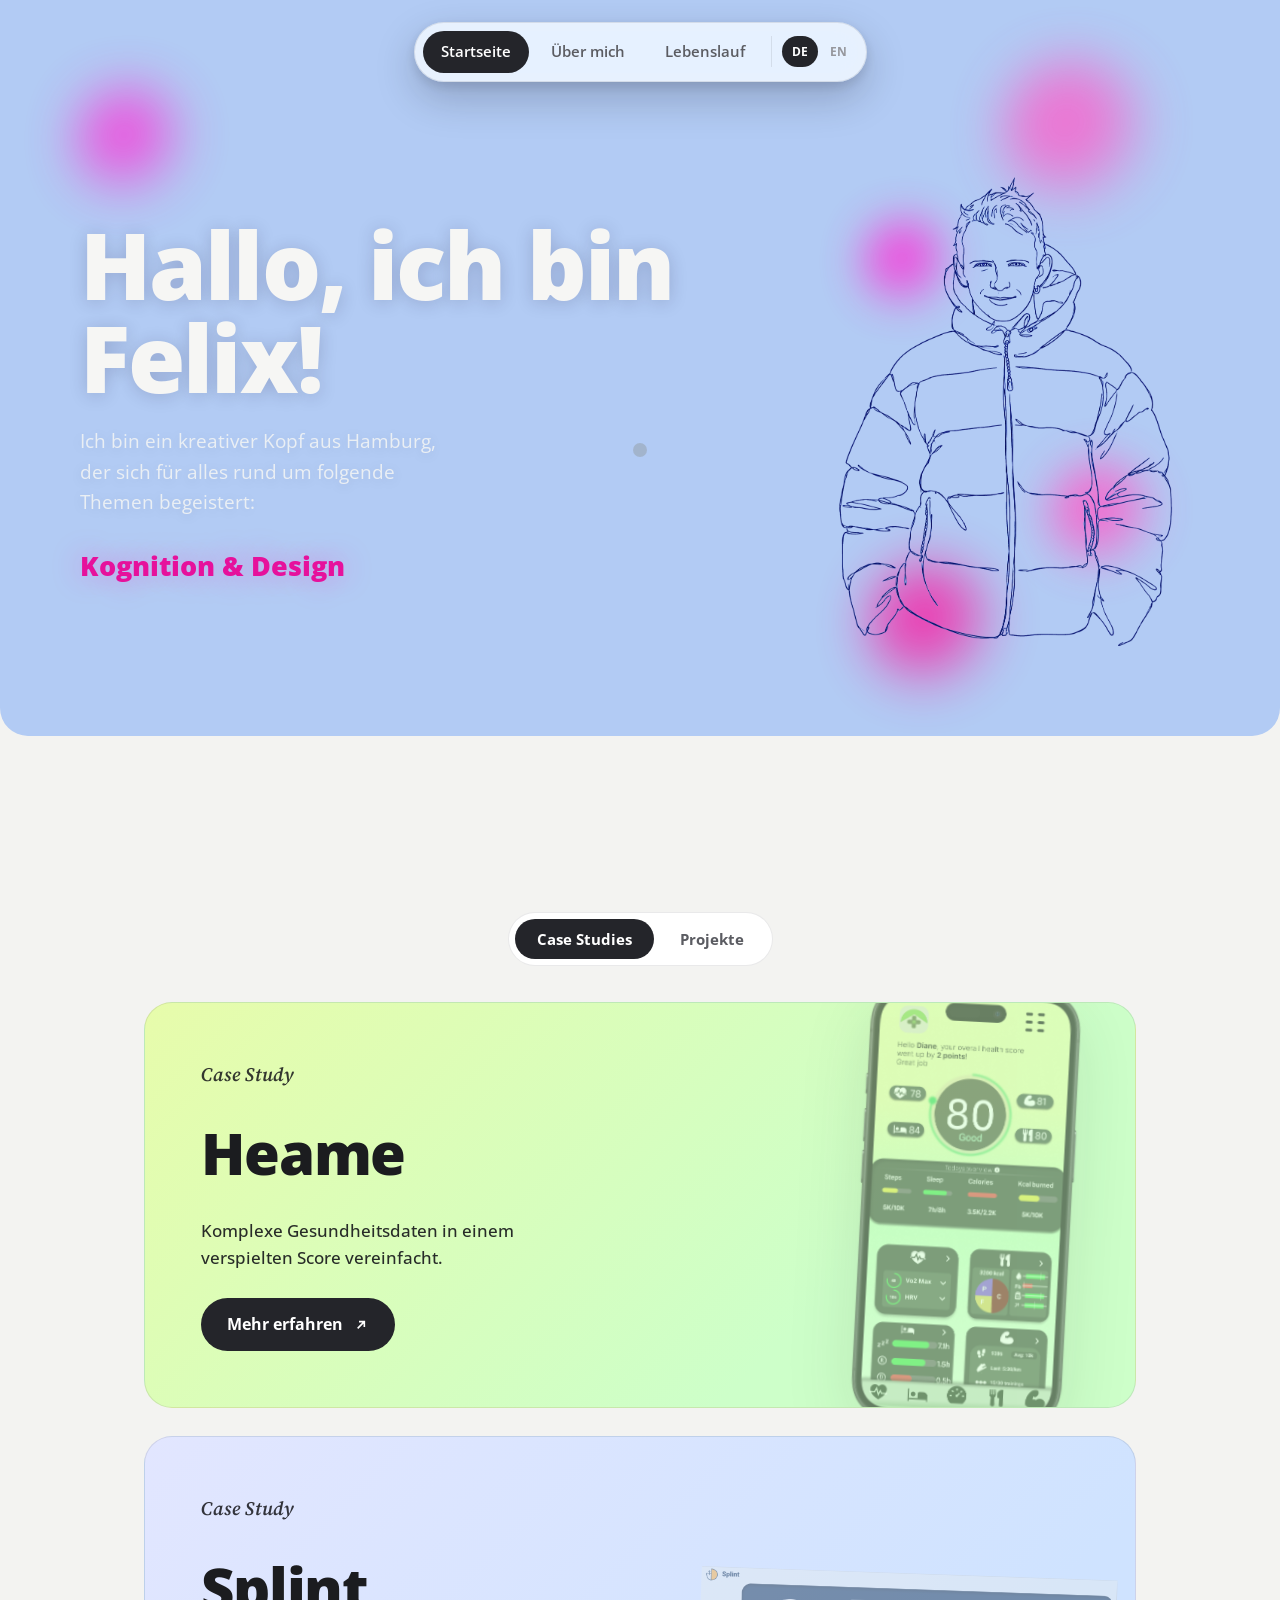
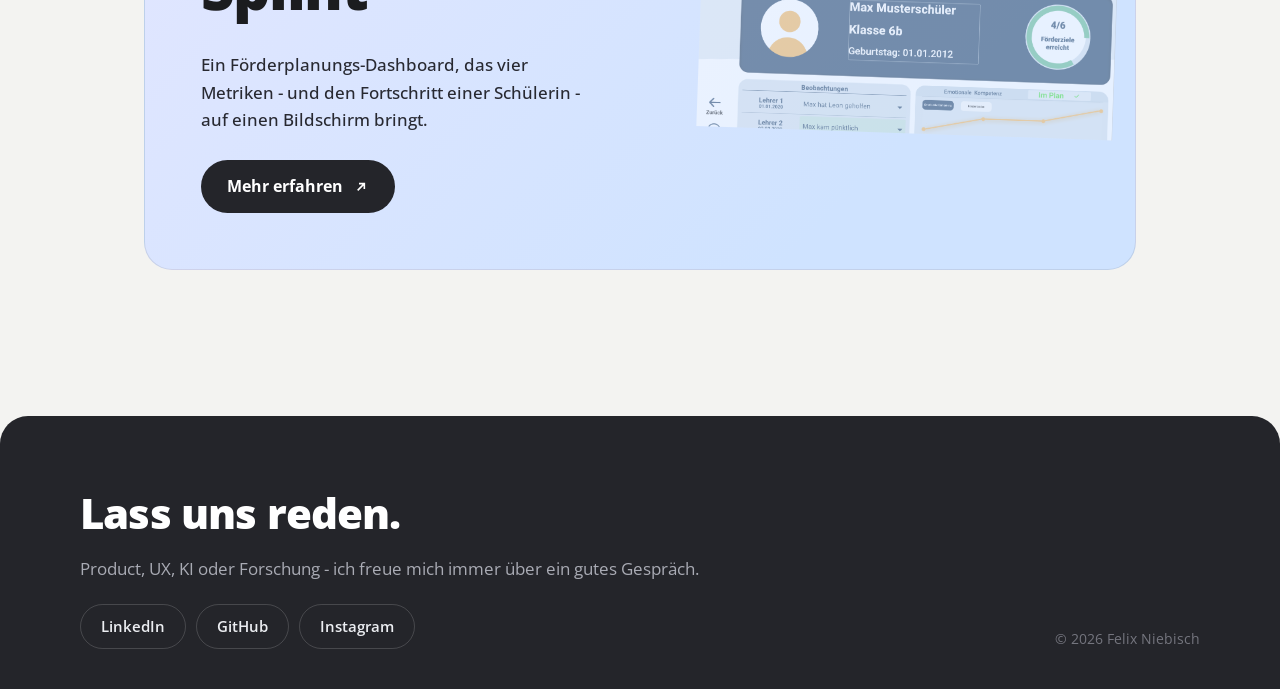
==== commit a7210c95: "Remove eyebrow above Selected work, enlarge hero heading Dropped the "UX & Product" eyebrow tag abov" ====
--- a/index.html
+++ b/index.html
@@ -45,7 +45,6 @@
 
 <section class="block">
   <div class="container section-head" data-reveal>
-    <span class="eyebrow" data-i18n="work.eyebrow">UX &amp; Produkt</span>
     <h2 data-i18n="work.heading">Ausgewählte Arbeiten</h2>
   </div>
 
@@ -127,7 +126,6 @@
 
 <script>
 window.I18N_EN = {
-  'work.eyebrow': 'UX &amp; product',
   'work.heading': 'Selected work',
   'work.toggle.caseStudies': 'Case studies',
   'work.toggle.projects': 'Projects',
--- a/css/style.css
+++ b/css/style.css
@@ -277,8 +277,8 @@
   align-items: center;
 }
 .hero h1 {
-  font-size: clamp(2.6rem, 6vw, 4.6rem);
-  line-height: 1.02;
+  font-size: clamp(3.2rem, 7.5vw, 5.8rem);
+  line-height: 1.0;
   color: #f6f6f4;
   text-shadow: 0 2px 18px rgba(30, 20, 60, 0.18);
 }
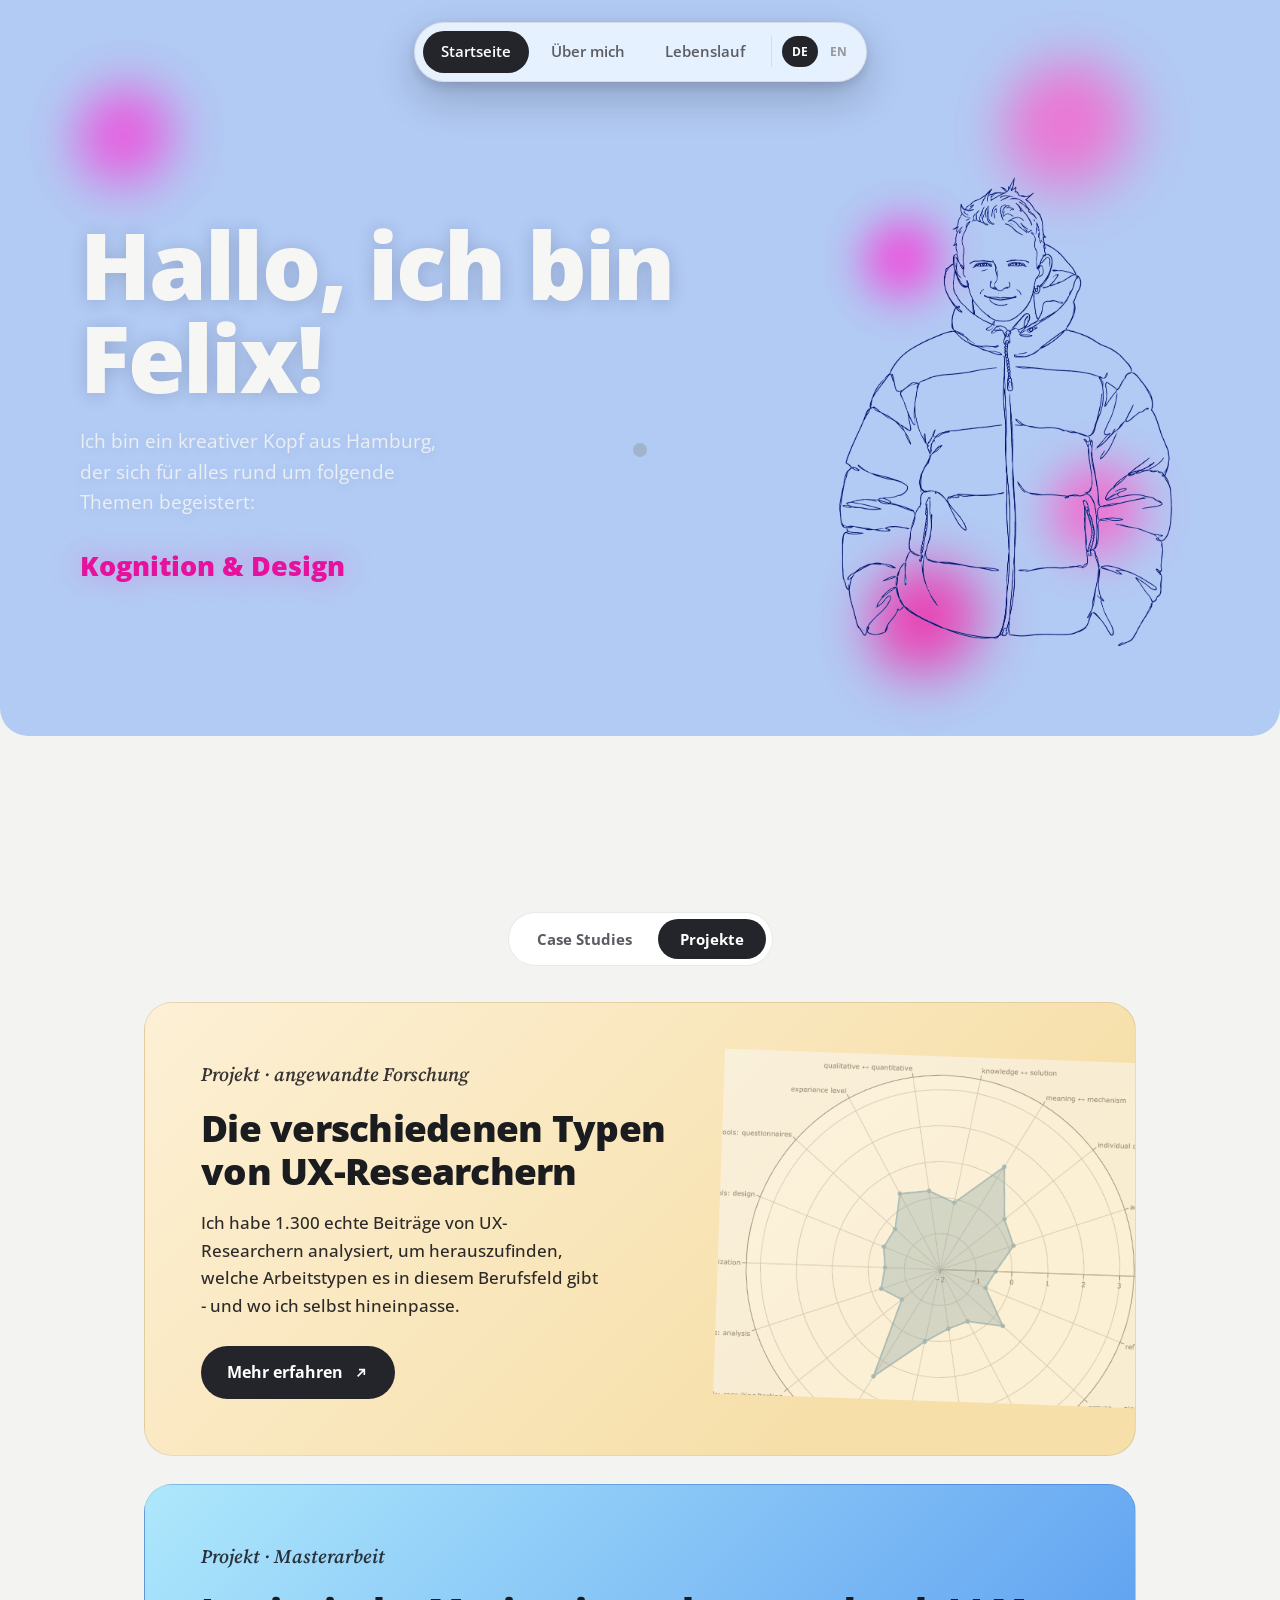
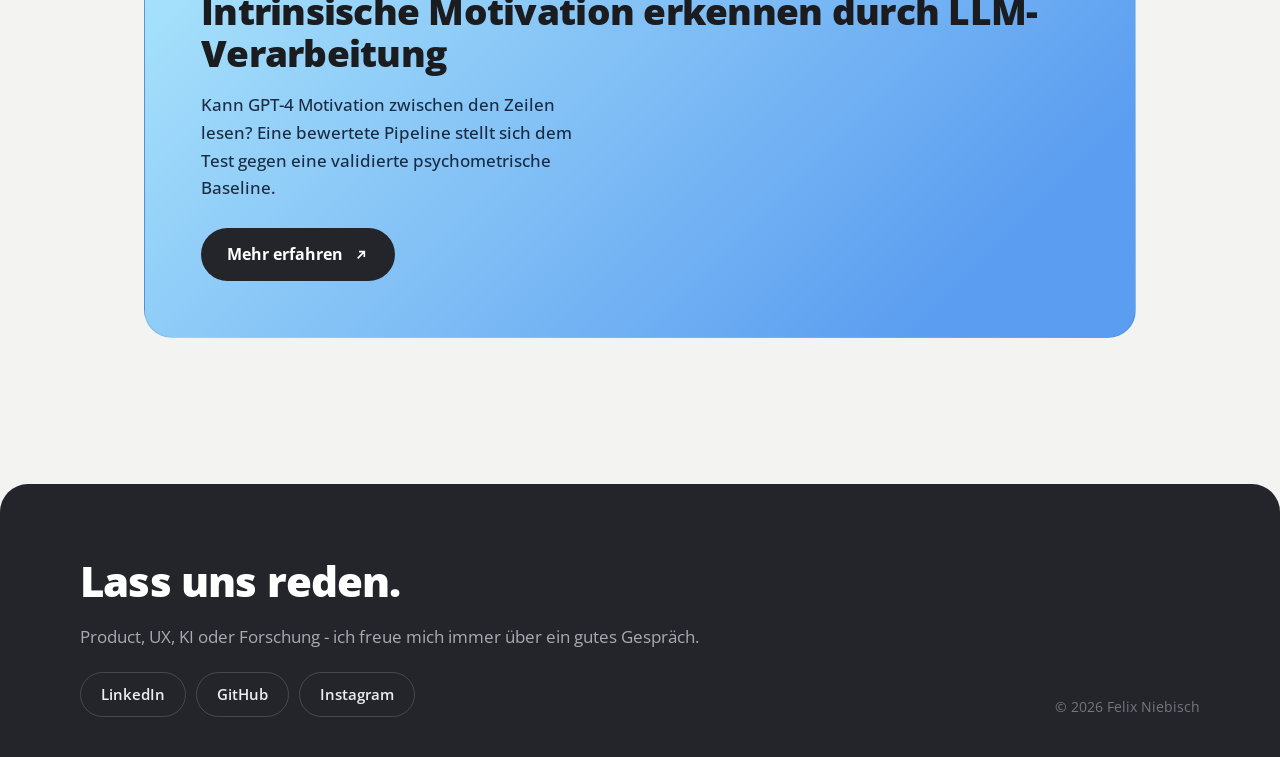
==== commit 7d981557: "Default homepage to Projects tab, rename UXR project for non-technical readers - Selected work now o" ====
--- a/index.html
+++ b/index.html
@@ -50,13 +50,13 @@
 
   <div class="container">
     <div class="work-toggle" role="tablist" aria-label="Ausgewählte Arbeiten filtern" data-reveal>
-      <button type="button" class="is-active" data-target="case-study" role="tab" aria-selected="true" data-i18n="work.toggle.caseStudies">Case Studies</button>
-      <button type="button" data-target="project" role="tab" aria-selected="false" data-i18n="work.toggle.projects">Projekte</button>
+      <button type="button" data-target="case-study" role="tab" aria-selected="false" data-i18n="work.toggle.caseStudies">Case Studies</button>
+      <button type="button" class="is-active" data-target="project" role="tab" aria-selected="true" data-i18n="work.toggle.projects">Projekte</button>
     </div>
   </div>
 
   <div class="container">
-    <div class="work-group" data-group="case-study">
+    <div class="work-group" data-group="case-study" hidden>
       <a class="project-card project-card--heame" href="case-studies/heame.html" data-reveal>
         <div class="project-card__content">
           <div class="project-card__eyebrow" data-i18n="card.heame.eyebrow">Case Study</div>
@@ -82,12 +82,12 @@
       </a>
     </div>
 
-    <div class="work-group" data-group="project" hidden>
+    <div class="work-group" data-group="project">
       <a class="project-card project-card--uxr" href="projects/uxr-community.html" data-reveal>
         <div class="project-card__content">
           <div class="project-card__eyebrow" data-i18n="card.uxr.eyebrow">Projekt · angewandte Forschung</div>
-          <h3>UXR Cluster Space</h3>
-          <p class="desc" data-i18n="card.uxr.desc">1.300 echte UX-Researcher, 18 Dimensionen, fünf Typen - und wo ich quantitativ hineinpasse.</p>
+          <h3 data-i18n="card.uxr.title">Die verschiedenen Typen von UX-Researchern</h3>
+          <p class="desc" data-i18n="card.uxr.desc">Ich habe 1.300 echte Beiträge von UX-Researchern analysiert, um herauszufinden, welche Arbeitstypen es in diesem Berufsfeld gibt - und wo ich selbst hineinpasse.</p>
           <span class="btn"><span data-i18n="card.learnMore">Mehr erfahren</span>
             <svg viewBox="0 0 24 24" fill="none" stroke="currentColor" stroke-width="2.4"><path d="M7 17 17 7M9 7h8v8"/></svg>
           </span>
@@ -134,7 +134,8 @@
   'card.splint.eyebrow': 'Case study',
   'card.splint.desc': "A support-planning dashboard that puts four metrics - and a student's progress - on one screen.",
   'card.uxr.eyebrow': 'Project · applied research',
-  'card.uxr.desc': '1,300 real UX researchers, 18 dimensions, five types - and where I quantitatively fit among them.',
+  'card.uxr.title': 'The Different Types of UX Researchers',
+  'card.uxr.desc': 'I analyzed 1,300 real posts from UX researchers to find out what different types of people work in this field - and where I fit in myself.',
   'card.thesis.eyebrow': 'Project · master thesis',
   'card.thesis.title': 'Recognizing Intrinsic Motivation Through LLM Processing',
   'card.thesis.desc': 'Can GPT-4 read motivation between the lines? A scored pipeline that puts it to the test against a validated psychometric baseline.',
--- a/css/style.css
+++ b/css/style.css
@@ -336,7 +336,7 @@
 .project-card--thesis { background: linear-gradient(135deg, var(--thesis-1), var(--thesis-2) 85%); }
 .project-card__eyebrow { font-family: var(--serif); font-style: italic; font-size: 1.2rem; font-weight: 600; color: rgba(20,20,25,.85); margin-bottom: 18px; }
 .project-card h3 { font-size: clamp(2.4rem, 6vw, 3.6rem); margin-bottom: 10px; }
-.project-card--thesis h3 { font-size: clamp(1.7rem, 3.4vw, 2.3rem); line-height: 1.15; }
+.project-card--thesis h3, .project-card--uxr h3 { font-size: clamp(1.7rem, 3.4vw, 2.3rem); line-height: 1.15; }
 .project-card p.desc { max-width: 40ch; color: rgba(15,15,20,.88); font-weight: 500; font-size: 1.08rem; margin-bottom: 26px; }
 .project-card--thesis p.desc { color: rgba(10,20,40,.88); }
 .project-card__visual {
